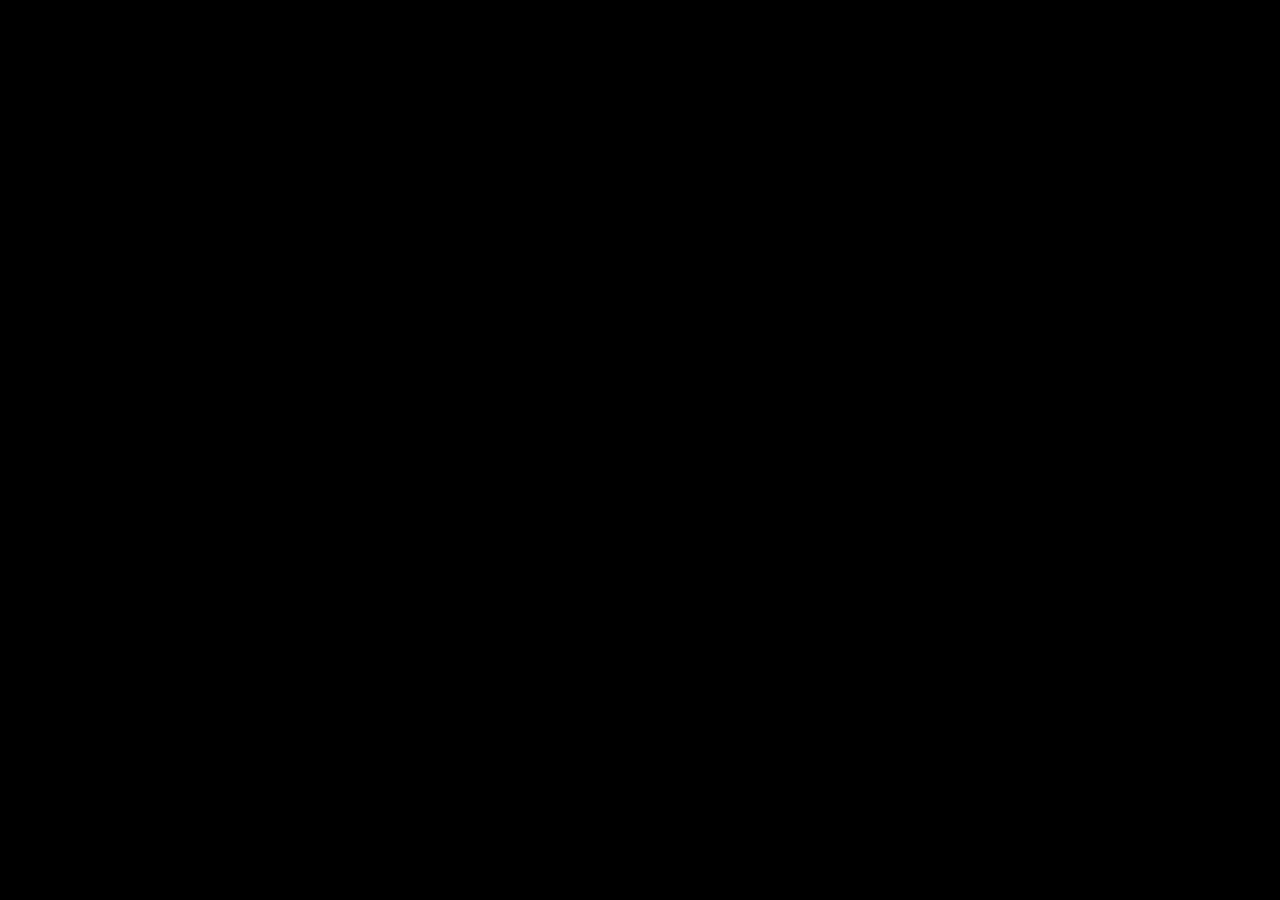
==== index.html @ dd2248a5 "finisz" ====
<!doctype html><html lang="en"><head><meta charset="utf-8"/><link rel="icon" href="/favicon.ico"/><meta name="viewport" content="width=device-width,initial-scale=1"/><meta name="theme-color" content="#000000"/><meta name="description" content="Web site created using create-react-app"/><link rel="preconnect" href="https://fonts.googleapis.com"><link rel="preconnect" href="https://fonts.gstatic.com" crossorigin><link href="https://fonts.googleapis.com/css2?family=Montserrat&family=Source+Sans+Pro:wght@300&display=swap" rel="stylesheet"><link rel="apple-touch-icon" href="/logo192.png"/><link rel="manifest" href="/manifest.json"/><title>React Demo</title><link href="/static/css/main.0372cbd3.chunk.css" rel="stylesheet"></head><body><noscript>You need to enable JavaScript to run this app.</noscript><div id="root"></div><script>!function(e){function r(r){for(var n,l,a=r[0],f=r[1],i=r[2],p=0,s=[];p<a.length;p++)l=a[p],Object.prototype.hasOwnProperty.call(o,l)&&o[l]&&s.push(o[l][0]),o[l]=0;for(n in f)Object.prototype.hasOwnProperty.call(f,n)&&(e[n]=f[n]);for(c&&c(r);s.length;)s.shift()();return u.push.apply(u,i||[]),t()}function t(){for(var e,r=0;r<u.length;r++){for(var t=u[r],n=!0,a=1;a<t.length;a++){var f=t[a];0!==o[f]&&(n=!1)}n&&(u.splice(r--,1),e=l(l.s=t[0]))}return e}var n={},o={1:0},u=[];function l(r){if(n[r])return n[r].exports;var t=n[r]={i:r,l:!1,exports:{}};return e[r].call(t.exports,t,t.exports,l),t.l=!0,t.exports}l.m=e,l.c=n,l.d=function(e,r,t){l.o(e,r)||Object.defineProperty(e,r,{enumerable:!0,get:t})},l.r=function(e){"undefined"!=typeof Symbol&&Symbol.toStringTag&&Object.defineProperty(e,Symbol.toStringTag,{value:"Module"}),Object.defineProperty(e,"__esModule",{value:!0})},l.t=function(e,r){if(1&r&&(e=l(e)),8&r)return e;if(4&r&&"object"==typeof e&&e&&e.__esModule)return e;var t=Object.create(null);if(l.r(t),Object.defineProperty(t,"default",{enumerable:!0,value:e}),2&r&&"string"!=typeof e)for(var n in e)l.d(t,n,function(r){return e[r]}.bind(null,n));return t},l.n=function(e){var r=e&&e.__esModule?function(){return e.default}:function(){return e};return l.d(r,"a",r),r},l.o=function(e,r){return Object.prototype.hasOwnProperty.call(e,r)},l.p="/";var a=this["webpackJsonpdemo-react"]=this["webpackJsonpdemo-react"]||[],f=a.push.bind(a);a.push=r,a=a.slice();for(var i=0;i<a.length;i++)r(a[i]);var c=f;t()}([])</script><script src="/static/js/2.ac57d499.chunk.js"></script><script src="/static/js/main.ae72561b.chunk.js"></script></body></html>
---- static/css/main.0372cbd3.chunk.css ----
:root{--card-min-height:500px;--triangle-height:6vw;--card-gap:15vw;--card-image-size:276px;--personal-image-size:300px;--card-hpadding:2em;--icon-size:50px}body{margin:0;padding:0;background:#000;color:#fff;font-family:"Source Sans Pro",sans-serif}hr{height:1px;background-color:#fff;border:none}.link-button,h1,h2,h3,h4,h5{font-family:"Montserrat",sans-serif}p{font-size:1.1em}@media(max-width:1000px){body{--card-gap:8vw;--card-image-size:220px}}@media(max-width:700px){body{--card-min-height:600px;--card-image-size:150px;--card-hpadding:2em;--personal-image-size:200px}}#background{position:fixed;left:0;top:0;width:100vw;height:100vh;background-image:url(/static/media/background.bab01f92.jpg);background-attachment:fixed;background-size:cover;background-repeat:no-repeat;background-position:50%;-webkit-filter:grayscale(50%);filter:grayscale(50%);opacity:.5;z-index:-1}.icons-container{text-align:center;margin:0 auto 5em}.icon{width:var(--icon-size);height:var(--icon-size);border-radius:30%;border:2px solid #fff;padding:.5em;margin:0 2.5em}@media(max-width:700px){.icons-container{display:flex;justify-content:space-around;flex-wrap:wrap}.icon{margin:0 .5em}}.title{padding:20vw 10vw 20vh;background:linear-gradient(180deg,rgba(254,186,173,0),rgba(254,186,173,.2))}.triangle-up{top:calc(var(--triangle-height)*-1);-webkit-transform:translateY(1px);transform:translateY(1px)}.triangle-bottom,.triangle-up{position:absolute;left:0;right:0;width:100vw;height:var(--triangle-height)}.triangle-bottom{bottom:calc(var(--triangle-height)*-1);z-index:10;-webkit-transform:translateY(-1px);transform:translateY(-1px)}.triangle-fill{fill:var(--card-bg)}.link-button{display:inline-block;position:relative}.link-button:before{display:block;content:"";position:absolute;left:0;top:0;width:0;bottom:0;transition:width .35s ease-out;pointer-events:none}.card1 .link-button:before{background:rgba(250,128,114,.4)}.card2 .link-button:before{background:rgba(109,69,62,.4)}.card3 .link-button:before{background:rgba(64,53,49,.4)}.card4 .link-button:before{background:rgba(90,88,88,.4)}.link-button:hover:before{width:100%}.link-button a{position:relative;display:block;color:inherit;padding:8px;z-index:1000}.icon-email{height:1.2em;margin-right:1em}.card-image,.email{display:flex;align-items:center}.card-image{margin-right:var(--card-gap)}.card-image img{width:var(--card-image-size);height:var(--card-image-size);margin:0 auto;opacity:.9;transition:opacity .2s linear,-webkit-transform .2s ease-out;transition:opacity .2s linear,transform .2s ease-out;transition:opacity .2s linear,transform .2s ease-out,-webkit-transform .2s ease-out}.card-image img:hover{opacity:1;-webkit-transform:scale(1.1);transform:scale(1.1)}.rounded{object-fit:cover;border-radius:50%}.card{position:relative;background:var(--card-bg);margin:0;padding:0 0 var(--triangle-height);display:flex;align-items:center;min-height:var(--card-min-height)}.card1{--card-bg:#ad847d}.card2{--card-bg:#856a64}.card3{--card-bg:#5c4f4c}.card4{--card-bg:#343434}.last-card{padding-bottom:0}.card-content{margin-left:10vw;margin-right:10vw;display:flex;width:100%;box-sizing:border-box;padding:var(--card-hpadding) 0}.card-text{flex:1 1}@media(max-width:700px){.card-content{flex-direction:column;min-height:var(--card-min-height)}.card-image{display:flex;flex:3 1;margin:0 0 2em}.card-text{flex:2 1}.card-image img{width:140px;height:140px}}.card-rtl .email{justify-content:end}.card-rtl .card-content{flex-direction:row-reverse}.card-rtl .card-image{margin-left:var(--card-gap);margin-right:0}.card-rtl .card-content{text-align:right}@media(max-width:700px){.card-rtl .card-content{flex-direction:column;min-height:var(--card-min-height)}.card-rtl .email{justify-content:start}.card-rtl .card-content{text-align:left}.card-rtl .card-image{margin-left:0;margin-right:0}}#footer{padding-top:12vw;padding-left:10vw;padding-right:10vw;color:#737373;background:linear-gradient(180deg,transparent,rgba(0,0,0,.8))}.footer-container{display:flex;flex-wrap:wrap;flex-direction:row;justify-content:center;vertical-align:center;padding-bottom:2em}#footer h5{margin:0 0 0 1em}#footer h5:after{content:"|";margin-left:1vw}#footer h5:last-child:after{content:""}#footer hr{margin-bottom:2em;border:none;background:#737373;height:1px}.photo-container{text-align:center;margin-bottom:4vw}.photo-container .rounded{border:2px solid}.photo-container img{width:var(--personal-image-size);height:var(--personal-image-size)}.title.personal{padding-top:9vw;padding-bottom:9vw}.gallery{margin-top:5em;margin-bottom:5em}.proj-content{margin-top:2em;margin-left:10vw;margin-right:10vw;text-align:center;flex:1 1}
/*# sourceMappingURL=main.0372cbd3.chunk.css.map */
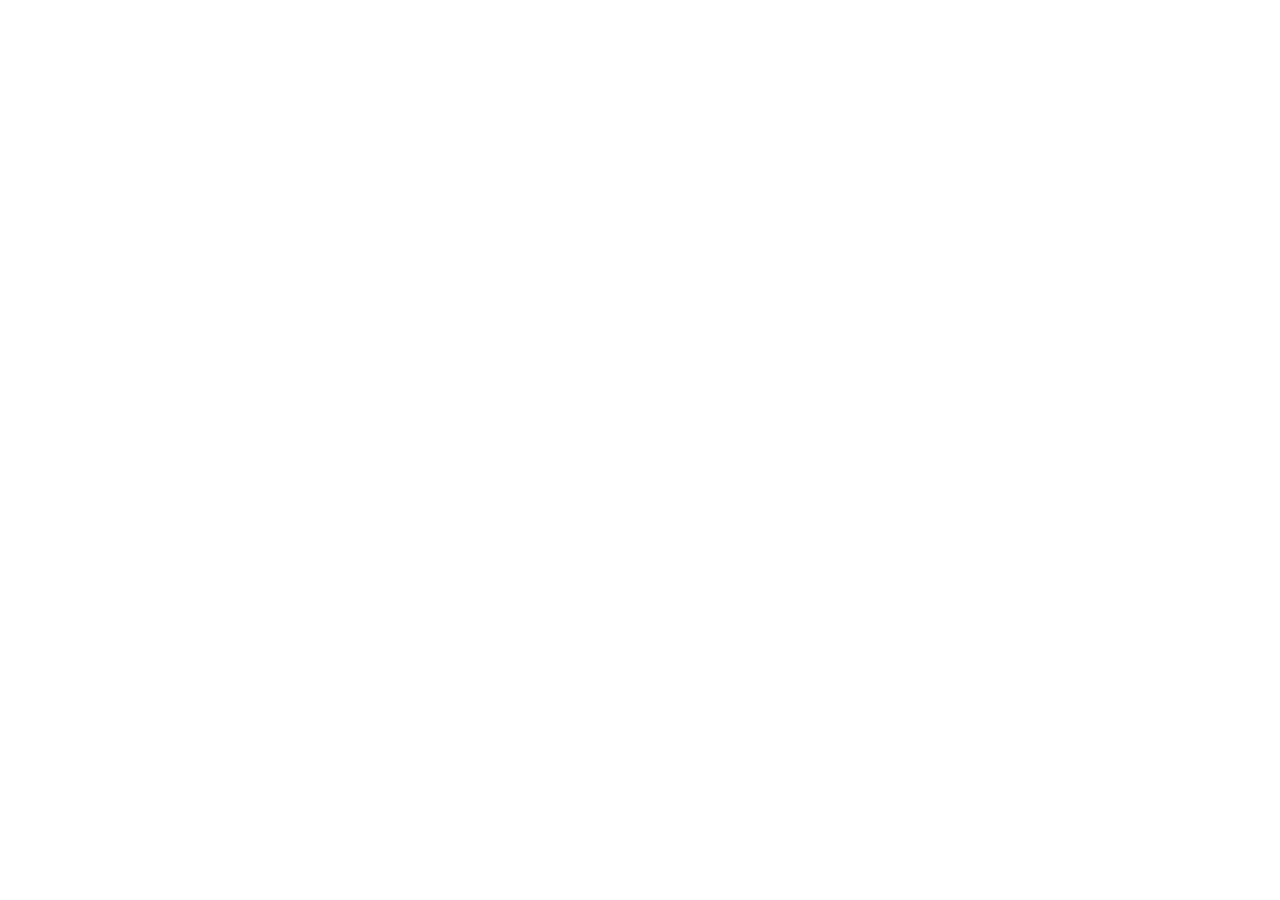
==== commit 5edc69f8: "strona" ====
--- a/index.html
+++ b/index.html
@@ -1 +1 @@
-<!doctype html><html lang="en"><head><meta charset="utf-8"/><link rel="icon" href="/favicon.ico"/><meta name="viewport" content="width=device-width,initial-scale=1"/><meta name="theme-color" content="#000000"/><meta name="description" content="Web site created using create-react-app"/><link rel="preconnect" href="https://fonts.googleapis.com"><link rel="preconnect" href="https://fonts.gstatic.com" crossorigin><link href="https://fonts.googleapis.com/css2?family=Montserrat&family=Source+Sans+Pro:wght@300&display=swap" rel="stylesheet"><link rel="apple-touch-icon" href="/logo192.png"/><link rel="manifest" href="/manifest.json"/><title>React Demo</title><link href="/static/css/main.0372cbd3.chunk.css" rel="stylesheet"></head><body><noscript>You need to enable JavaScript to run this app.</noscript><div id="root"></div><script>!function(e){function r(r){for(var n,l,a=r[0],f=r[1],i=r[2],p=0,s=[];p<a.length;p++)l=a[p],Object.prototype.hasOwnProperty.call(o,l)&&o[l]&&s.push(o[l][0]),o[l]=0;for(n in f)Object.prototype.hasOwnProperty.call(f,n)&&(e[n]=f[n]);for(c&&c(r);s.length;)s.shift()();return u.push.apply(u,i||[]),t()}function t(){for(var e,r=0;r<u.length;r++){for(var t=u[r],n=!0,a=1;a<t.length;a++){var f=t[a];0!==o[f]&&(n=!1)}n&&(u.splice(r--,1),e=l(l.s=t[0]))}return e}var n={},o={1:0},u=[];function l(r){if(n[r])return n[r].exports;var t=n[r]={i:r,l:!1,exports:{}};return e[r].call(t.exports,t,t.exports,l),t.l=!0,t.exports}l.m=e,l.c=n,l.d=function(e,r,t){l.o(e,r)||Object.defineProperty(e,r,{enumerable:!0,get:t})},l.r=function(e){"undefined"!=typeof Symbol&&Symbol.toStringTag&&Object.defineProperty(e,Symbol.toStringTag,{value:"Module"}),Object.defineProperty(e,"__esModule",{value:!0})},l.t=function(e,r){if(1&r&&(e=l(e)),8&r)return e;if(4&r&&"object"==typeof e&&e&&e.__esModule)return e;var t=Object.create(null);if(l.r(t),Object.defineProperty(t,"default",{enumerable:!0,value:e}),2&r&&"string"!=typeof e)for(var n in e)l.d(t,n,function(r){return e[r]}.bind(null,n));return t},l.n=function(e){var r=e&&e.__esModule?function(){return e.default}:function(){return e};return l.d(r,"a",r),r},l.o=function(e,r){return Object.prototype.hasOwnProperty.call(e,r)},l.p="/";var a=this["webpackJsonpdemo-react"]=this["webpackJsonpdemo-react"]||[],f=a.push.bind(a);a.push=r,a=a.slice();for(var i=0;i<a.length;i++)r(a[i]);var c=f;t()}([])</script><script src="/static/js/2.ac57d499.chunk.js"></script><script src="/static/js/main.ae72561b.chunk.js"></script></body></html>+<!doctype html><html lang="en"><head><meta charset="utf-8"/><link rel="icon" href="/favicon.ico"/><meta name="viewport" content="width=device-width,initial-scale=1"/><meta name="theme-color" content="#000000"/><meta name="description" content="Web site created using create-react-app"/><link rel="apple-touch-icon" href="/logo192.png"/><link rel="manifest" href="/manifest.json"/><title>React App</title><link href="/static/css/main.4f455833.chunk.css" rel="stylesheet"></head><body><noscript>You need to enable JavaScript to run this app.</noscript><div id="root"></div><script>!function(e){function r(r){for(var n,p,l=r[0],f=r[1],i=r[2],c=0,s=[];c<l.length;c++)p=l[c],Object.prototype.hasOwnProperty.call(o,p)&&o[p]&&s.push(o[p][0]),o[p]=0;for(n in f)Object.prototype.hasOwnProperty.call(f,n)&&(e[n]=f[n]);for(a&&a(r);s.length;)s.shift()();return u.push.apply(u,i||[]),t()}function t(){for(var e,r=0;r<u.length;r++){for(var t=u[r],n=!0,l=1;l<t.length;l++){var f=t[l];0!==o[f]&&(n=!1)}n&&(u.splice(r--,1),e=p(p.s=t[0]))}return e}var n={},o={1:0},u=[];function p(r){if(n[r])return n[r].exports;var t=n[r]={i:r,l:!1,exports:{}};return e[r].call(t.exports,t,t.exports,p),t.l=!0,t.exports}p.m=e,p.c=n,p.d=function(e,r,t){p.o(e,r)||Object.defineProperty(e,r,{enumerable:!0,get:t})},p.r=function(e){"undefined"!=typeof Symbol&&Symbol.toStringTag&&Object.defineProperty(e,Symbol.toStringTag,{value:"Module"}),Object.defineProperty(e,"__esModule",{value:!0})},p.t=function(e,r){if(1&r&&(e=p(e)),8&r)return e;if(4&r&&"object"==typeof e&&e&&e.__esModule)return e;var t=Object.create(null);if(p.r(t),Object.defineProperty(t,"default",{enumerable:!0,value:e}),2&r&&"string"!=typeof e)for(var n in e)p.d(t,n,function(r){return e[r]}.bind(null,n));return t},p.n=function(e){var r=e&&e.__esModule?function(){return e.default}:function(){return e};return p.d(r,"a",r),r},p.o=function(e,r){return Object.prototype.hasOwnProperty.call(e,r)},p.p="/";var l=this.webpackJsonpzpp=this.webpackJsonpzpp||[],f=l.push.bind(l);l.push=r,l=l.slice();for(var i=0;i<l.length;i++)r(l[i]);var a=f;t()}([])</script><script src="/static/js/2.62c3c081.chunk.js"></script><script src="/static/js/main.53384026.chunk.js"></script></body></html>
--- a/static/css/main.4f455833.chunk.css
+++ b/static/css/main.4f455833.chunk.css
@@ -0,0 +1,2 @@
+:root{--base-color:#414152;--pale-base-color:#8a7d74;--accent-color:#ff7247;--satisfied-clients:#ad9382;--hover-color:#ff7247;--black:#000;--white:#fff;--line-color:#ebe4e0;--light-arrow-color:linear-gradient(0deg,#fbfbfb,#fbfbfb),linear-gradient(234.71deg,hsla(0,0%,100%,0.45) 20.3%,hsla(0,0%,100%,0) 93.43%);--main-padding:80px;--main-mobile-padding:20px;--relative-box-margin-bottom-mobile:47px;--relative-box-margin-top-mobile:33px;--left-container-top:162px;--right-container-top:66px;--photographer-top:80px;--photographer-top-mobile:120px;--biggest-arrow-top:280px;--biggest-arrow-width:524px;--biggest-arrow-width-mobile:255px;--biggest-arrow-right-900:-180px;--biggest-arrow-top-900:50px;--biggest-arrow-right-mobile:-90px;--biggest-arrow-top-mobile:50px;--logo-width:150px;--logo-mobile-width:166px;--logo-margin:66px;--logo-margin-mobile:30px;--logo-margin-top:45px;--photographer-width:779px;--photographer-margin-right:10px;--photographer-width-mobile:90vw;--button-width:208px;--button-height:60px}body{background:linear-gradient(122.28deg,#f3f3f3 3.41%,#f4f4f4 43.82%,#f0f0f0 66.79%,#dbdbdb 99.86%) no-repeat 50%;margin:0;padding:0}body,html{overflow-x:hidden}
+/*# sourceMappingURL=main.4f455833.chunk.css.map */
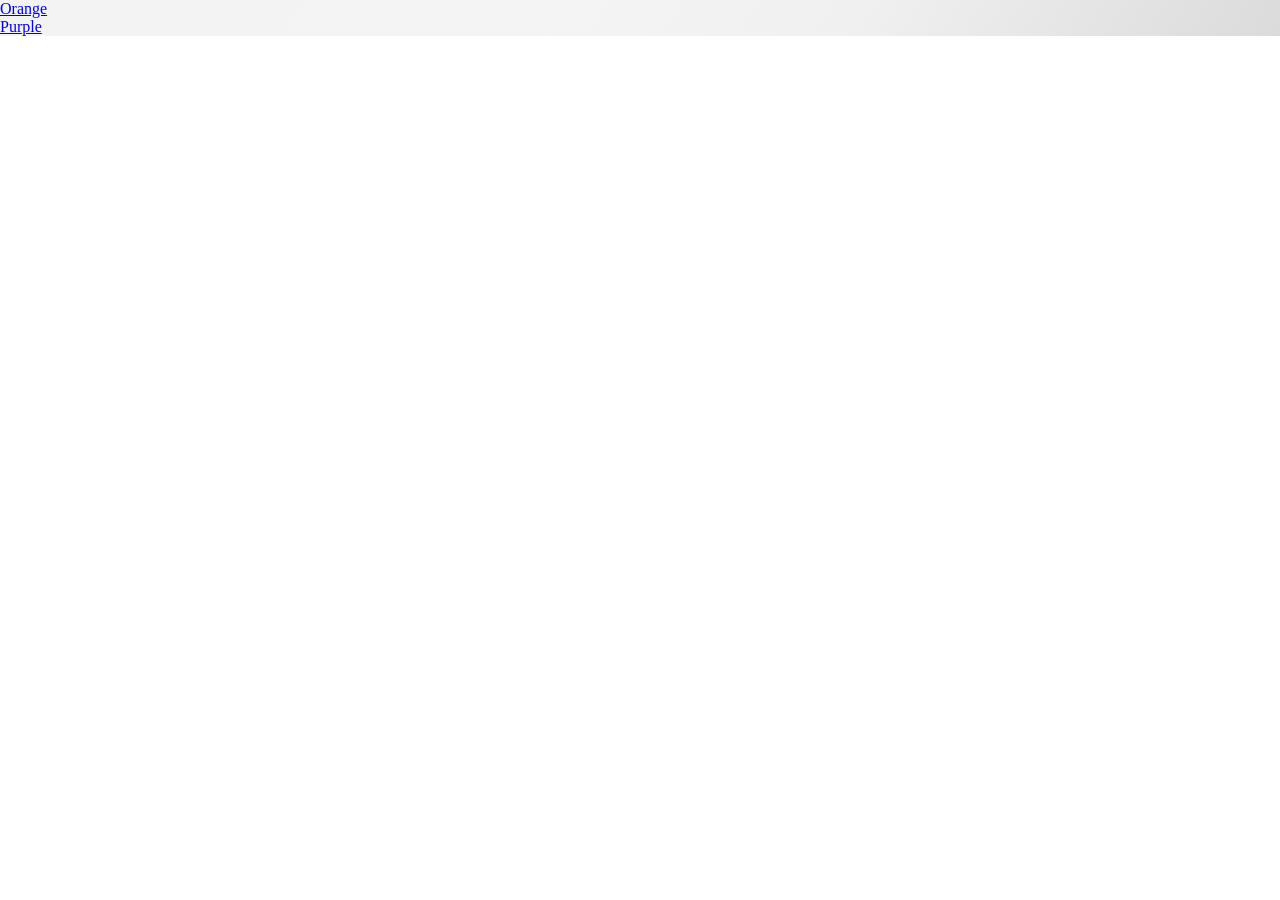
==== commit 47f3362b: "strona" ====
--- a/index.html
+++ b/index.html
@@ -1 +1 @@
-<!doctype html><html lang="en"><head><meta charset="utf-8"/><link rel="icon" href="/favicon.ico"/><meta name="viewport" content="width=device-width,initial-scale=1"/><meta name="theme-color" content="#000000"/><meta name="description" content="Web site created using create-react-app"/><link rel="apple-touch-icon" href="/logo192.png"/><link rel="manifest" href="/manifest.json"/><title>React App</title><link href="/static/css/main.4f455833.chunk.css" rel="stylesheet"></head><body><noscript>You need to enable JavaScript to run this app.</noscript><div id="root"></div><script>!function(e){function r(r){for(var n,p,l=r[0],f=r[1],i=r[2],c=0,s=[];c<l.length;c++)p=l[c],Object.prototype.hasOwnProperty.call(o,p)&&o[p]&&s.push(o[p][0]),o[p]=0;for(n in f)Object.prototype.hasOwnProperty.call(f,n)&&(e[n]=f[n]);for(a&&a(r);s.length;)s.shift()();return u.push.apply(u,i||[]),t()}function t(){for(var e,r=0;r<u.length;r++){for(var t=u[r],n=!0,l=1;l<t.length;l++){var f=t[l];0!==o[f]&&(n=!1)}n&&(u.splice(r--,1),e=p(p.s=t[0]))}return e}var n={},o={1:0},u=[];function p(r){if(n[r])return n[r].exports;var t=n[r]={i:r,l:!1,exports:{}};return e[r].call(t.exports,t,t.exports,p),t.l=!0,t.exports}p.m=e,p.c=n,p.d=function(e,r,t){p.o(e,r)||Object.defineProperty(e,r,{enumerable:!0,get:t})},p.r=function(e){"undefined"!=typeof Symbol&&Symbol.toStringTag&&Object.defineProperty(e,Symbol.toStringTag,{value:"Module"}),Object.defineProperty(e,"__esModule",{value:!0})},p.t=function(e,r){if(1&r&&(e=p(e)),8&r)return e;if(4&r&&"object"==typeof e&&e&&e.__esModule)return e;var t=Object.create(null);if(p.r(t),Object.defineProperty(t,"default",{enumerable:!0,value:e}),2&r&&"string"!=typeof e)for(var n in e)p.d(t,n,function(r){return e[r]}.bind(null,n));return t},p.n=function(e){var r=e&&e.__esModule?function(){return e.default}:function(){return e};return p.d(r,"a",r),r},p.o=function(e,r){return Object.prototype.hasOwnProperty.call(e,r)},p.p="/";var l=this.webpackJsonpzpp=this.webpackJsonpzpp||[],f=l.push.bind(l);l.push=r,l=l.slice();for(var i=0;i<l.length;i++)r(l[i]);var a=f;t()}([])</script><script src="/static/js/2.62c3c081.chunk.js"></script><script src="/static/js/main.53384026.chunk.js"></script></body></html>+<!doctype html><html lang="en"><head><meta charset="utf-8"/><link rel="icon" href="/favicon.ico"/><meta name="viewport" content="width=device-width,initial-scale=1"/><meta name="theme-color" content="#000000"/><meta name="description" content="Web site created using create-react-app"/><link rel="apple-touch-icon" href="/logo192.png"/><link rel="manifest" href="/manifest.json"/><title>React App</title><link href="/static/css/main.4f455833.chunk.css" rel="stylesheet"></head><body><noscript>You need to enable JavaScript to run this app.</noscript><div id="root"></div><script>!function(e){function r(r){for(var n,p,l=r[0],f=r[1],i=r[2],c=0,s=[];c<l.length;c++)p=l[c],Object.prototype.hasOwnProperty.call(o,p)&&o[p]&&s.push(o[p][0]),o[p]=0;for(n in f)Object.prototype.hasOwnProperty.call(f,n)&&(e[n]=f[n]);for(a&&a(r);s.length;)s.shift()();return u.push.apply(u,i||[]),t()}function t(){for(var e,r=0;r<u.length;r++){for(var t=u[r],n=!0,l=1;l<t.length;l++){var f=t[l];0!==o[f]&&(n=!1)}n&&(u.splice(r--,1),e=p(p.s=t[0]))}return e}var n={},o={1:0},u=[];function p(r){if(n[r])return n[r].exports;var t=n[r]={i:r,l:!1,exports:{}};return e[r].call(t.exports,t,t.exports,p),t.l=!0,t.exports}p.m=e,p.c=n,p.d=function(e,r,t){p.o(e,r)||Object.defineProperty(e,r,{enumerable:!0,get:t})},p.r=function(e){"undefined"!=typeof Symbol&&Symbol.toStringTag&&Object.defineProperty(e,Symbol.toStringTag,{value:"Module"}),Object.defineProperty(e,"__esModule",{value:!0})},p.t=function(e,r){if(1&r&&(e=p(e)),8&r)return e;if(4&r&&"object"==typeof e&&e&&e.__esModule)return e;var t=Object.create(null);if(p.r(t),Object.defineProperty(t,"default",{enumerable:!0,value:e}),2&r&&"string"!=typeof e)for(var n in e)p.d(t,n,function(r){return e[r]}.bind(null,n));return t},p.n=function(e){var r=e&&e.__esModule?function(){return e.default}:function(){return e};return p.d(r,"a",r),r},p.o=function(e,r){return Object.prototype.hasOwnProperty.call(e,r)},p.p="/";var l=this.webpackJsonpzpp=this.webpackJsonpzpp||[],f=l.push.bind(l);l.push=r,l=l.slice();for(var i=0;i<l.length;i++)r(l[i]);var a=f;t()}([])</script><script src="/static/js/2.62c3c081.chunk.js"></script><script src="/static/js/main.c5d986f1.chunk.js"></script></body></html>
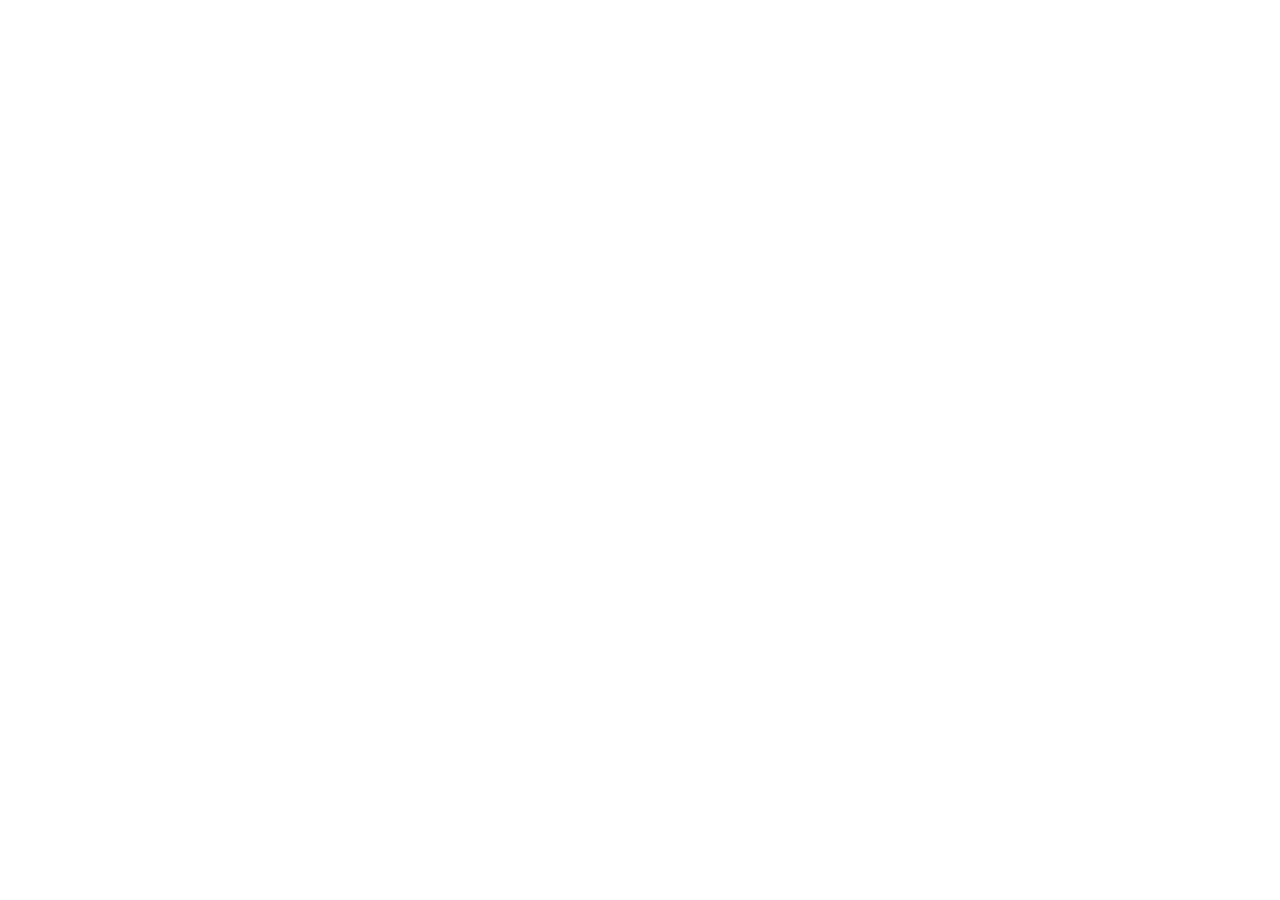
==== commit 49099e1e: "v2" ====
--- a/index.html
+++ b/index.html
@@ -1 +1 @@
-<!doctype html><html lang="en"><head><meta charset="utf-8"/><link rel="icon" href="/favicon.ico"/><meta name="viewport" content="width=device-width,initial-scale=1"/><meta name="theme-color" content="#000000"/><meta name="description" content="Web site created using create-react-app"/><link rel="apple-touch-icon" href="/logo192.png"/><link rel="manifest" href="/manifest.json"/><title>React App</title><link href="/static/css/main.4f455833.chunk.css" rel="stylesheet"></head><body><noscript>You need to enable JavaScript to run this app.</noscript><div id="root"></div><script>!function(e){function r(r){for(var n,p,l=r[0],f=r[1],i=r[2],c=0,s=[];c<l.length;c++)p=l[c],Object.prototype.hasOwnProperty.call(o,p)&&o[p]&&s.push(o[p][0]),o[p]=0;for(n in f)Object.prototype.hasOwnProperty.call(f,n)&&(e[n]=f[n]);for(a&&a(r);s.length;)s.shift()();return u.push.apply(u,i||[]),t()}function t(){for(var e,r=0;r<u.length;r++){for(var t=u[r],n=!0,l=1;l<t.length;l++){var f=t[l];0!==o[f]&&(n=!1)}n&&(u.splice(r--,1),e=p(p.s=t[0]))}return e}var n={},o={1:0},u=[];function p(r){if(n[r])return n[r].exports;var t=n[r]={i:r,l:!1,exports:{}};return e[r].call(t.exports,t,t.exports,p),t.l=!0,t.exports}p.m=e,p.c=n,p.d=function(e,r,t){p.o(e,r)||Object.defineProperty(e,r,{enumerable:!0,get:t})},p.r=function(e){"undefined"!=typeof Symbol&&Symbol.toStringTag&&Object.defineProperty(e,Symbol.toStringTag,{value:"Module"}),Object.defineProperty(e,"__esModule",{value:!0})},p.t=function(e,r){if(1&r&&(e=p(e)),8&r)return e;if(4&r&&"object"==typeof e&&e&&e.__esModule)return e;var t=Object.create(null);if(p.r(t),Object.defineProperty(t,"default",{enumerable:!0,value:e}),2&r&&"string"!=typeof e)for(var n in e)p.d(t,n,function(r){return e[r]}.bind(null,n));return t},p.n=function(e){var r=e&&e.__esModule?function(){return e.default}:function(){return e};return p.d(r,"a",r),r},p.o=function(e,r){return Object.prototype.hasOwnProperty.call(e,r)},p.p="/";var l=this.webpackJsonpzpp=this.webpackJsonpzpp||[],f=l.push.bind(l);l.push=r,l=l.slice();for(var i=0;i<l.length;i++)r(l[i]);var a=f;t()}([])</script><script src="/static/js/2.62c3c081.chunk.js"></script><script src="/static/js/main.c5d986f1.chunk.js"></script></body></html>+<!doctype html><html lang="en"><head><meta charset="utf-8"/><link rel="icon" href="/favicon.ico"/><meta name="viewport" content="width=device-width,initial-scale=1"/><meta name="theme-color" content="#000000"/><meta name="description" content="Web site created using create-react-app"/><link rel="apple-touch-icon" href="/logo192.png"/><link rel="manifest" href="/manifest.json"/><title>React App</title></head><body><noscript>You need to enable JavaScript to run this app.</noscript><div id="root"></div><script>!function(e){function r(r){for(var n,p,l=r[0],f=r[1],i=r[2],c=0,s=[];c<l.length;c++)p=l[c],Object.prototype.hasOwnProperty.call(o,p)&&o[p]&&s.push(o[p][0]),o[p]=0;for(n in f)Object.prototype.hasOwnProperty.call(f,n)&&(e[n]=f[n]);for(a&&a(r);s.length;)s.shift()();return u.push.apply(u,i||[]),t()}function t(){for(var e,r=0;r<u.length;r++){for(var t=u[r],n=!0,l=1;l<t.length;l++){var f=t[l];0!==o[f]&&(n=!1)}n&&(u.splice(r--,1),e=p(p.s=t[0]))}return e}var n={},o={1:0},u=[];function p(r){if(n[r])return n[r].exports;var t=n[r]={i:r,l:!1,exports:{}};return e[r].call(t.exports,t,t.exports,p),t.l=!0,t.exports}p.m=e,p.c=n,p.d=function(e,r,t){p.o(e,r)||Object.defineProperty(e,r,{enumerable:!0,get:t})},p.r=function(e){"undefined"!=typeof Symbol&&Symbol.toStringTag&&Object.defineProperty(e,Symbol.toStringTag,{value:"Module"}),Object.defineProperty(e,"__esModule",{value:!0})},p.t=function(e,r){if(1&r&&(e=p(e)),8&r)return e;if(4&r&&"object"==typeof e&&e&&e.__esModule)return e;var t=Object.create(null);if(p.r(t),Object.defineProperty(t,"default",{enumerable:!0,value:e}),2&r&&"string"!=typeof e)for(var n in e)p.d(t,n,function(r){return e[r]}.bind(null,n));return t},p.n=function(e){var r=e&&e.__esModule?function(){return e.default}:function(){return e};return p.d(r,"a",r),r},p.o=function(e,r){return Object.prototype.hasOwnProperty.call(e,r)},p.p="/";var l=this.webpackJsonpzpp=this.webpackJsonpzpp||[],f=l.push.bind(l);l.push=r,l=l.slice();for(var i=0;i<l.length;i++)r(l[i]);var a=f;t()}([])</script><script src="/static/js/2.9095a9d9.chunk.js"></script><script src="/static/js/main.f6fe095c.chunk.js"></script></body></html>
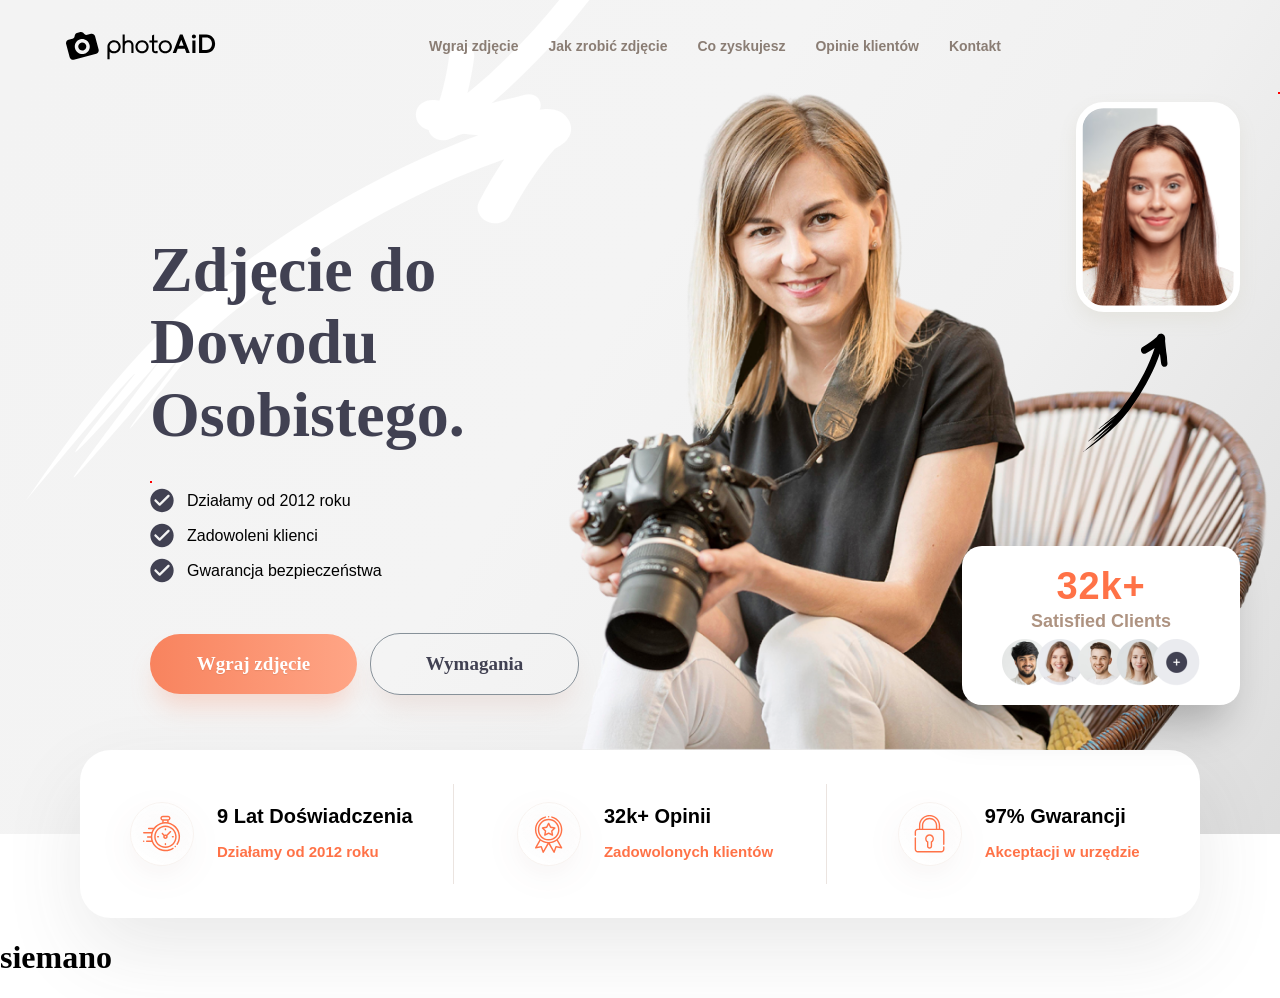
==== commit 5f5c86ea: "v2" ====
--- a/index.html
+++ b/index.html
@@ -1 +1 @@
-<!doctype html><html lang="en"><head><meta charset="utf-8"/><link rel="icon" href="/favicon.ico"/><meta name="viewport" content="width=device-width,initial-scale=1"/><meta name="theme-color" content="#000000"/><meta name="description" content="Web site created using create-react-app"/><link rel="apple-touch-icon" href="/logo192.png"/><link rel="manifest" href="/manifest.json"/><title>React App</title></head><body><noscript>You need to enable JavaScript to run this app.</noscript><div id="root"></div><script>!function(e){function r(r){for(var n,p,l=r[0],f=r[1],i=r[2],c=0,s=[];c<l.length;c++)p=l[c],Object.prototype.hasOwnProperty.call(o,p)&&o[p]&&s.push(o[p][0]),o[p]=0;for(n in f)Object.prototype.hasOwnProperty.call(f,n)&&(e[n]=f[n]);for(a&&a(r);s.length;)s.shift()();return u.push.apply(u,i||[]),t()}function t(){for(var e,r=0;r<u.length;r++){for(var t=u[r],n=!0,l=1;l<t.length;l++){var f=t[l];0!==o[f]&&(n=!1)}n&&(u.splice(r--,1),e=p(p.s=t[0]))}return e}var n={},o={1:0},u=[];function p(r){if(n[r])return n[r].exports;var t=n[r]={i:r,l:!1,exports:{}};return e[r].call(t.exports,t,t.exports,p),t.l=!0,t.exports}p.m=e,p.c=n,p.d=function(e,r,t){p.o(e,r)||Object.defineProperty(e,r,{enumerable:!0,get:t})},p.r=function(e){"undefined"!=typeof Symbol&&Symbol.toStringTag&&Object.defineProperty(e,Symbol.toStringTag,{value:"Module"}),Object.defineProperty(e,"__esModule",{value:!0})},p.t=function(e,r){if(1&r&&(e=p(e)),8&r)return e;if(4&r&&"object"==typeof e&&e&&e.__esModule)return e;var t=Object.create(null);if(p.r(t),Object.defineProperty(t,"default",{enumerable:!0,value:e}),2&r&&"string"!=typeof e)for(var n in e)p.d(t,n,function(r){return e[r]}.bind(null,n));return t},p.n=function(e){var r=e&&e.__esModule?function(){return e.default}:function(){return e};return p.d(r,"a",r),r},p.o=function(e,r){return Object.prototype.hasOwnProperty.call(e,r)},p.p="/";var l=this.webpackJsonpzpp=this.webpackJsonpzpp||[],f=l.push.bind(l);l.push=r,l=l.slice();for(var i=0;i<l.length;i++)r(l[i]);var a=f;t()}([])</script><script src="/static/js/2.9095a9d9.chunk.js"></script><script src="/static/js/main.f6fe095c.chunk.js"></script></body></html>+<!doctype html><html lang="en"><head><meta charset="utf-8"/><link rel="icon" href="/favicon.ico"/><meta name="viewport" content="width=device-width,initial-scale=1"/><meta name="theme-color" content="#000000"/><meta name="description" content="Web site created using create-react-app"/><link rel="apple-touch-icon" href="/logo192.png"/><link rel="manifest" href="/manifest.json"/><title>React App</title></head><body><noscript>You need to enable JavaScript to run this app.</noscript><div id="root"></div><script>!function(e){function r(r){for(var n,p,l=r[0],f=r[1],i=r[2],c=0,s=[];c<l.length;c++)p=l[c],Object.prototype.hasOwnProperty.call(o,p)&&o[p]&&s.push(o[p][0]),o[p]=0;for(n in f)Object.prototype.hasOwnProperty.call(f,n)&&(e[n]=f[n]);for(a&&a(r);s.length;)s.shift()();return u.push.apply(u,i||[]),t()}function t(){for(var e,r=0;r<u.length;r++){for(var t=u[r],n=!0,l=1;l<t.length;l++){var f=t[l];0!==o[f]&&(n=!1)}n&&(u.splice(r--,1),e=p(p.s=t[0]))}return e}var n={},o={1:0},u=[];function p(r){if(n[r])return n[r].exports;var t=n[r]={i:r,l:!1,exports:{}};return e[r].call(t.exports,t,t.exports,p),t.l=!0,t.exports}p.m=e,p.c=n,p.d=function(e,r,t){p.o(e,r)||Object.defineProperty(e,r,{enumerable:!0,get:t})},p.r=function(e){"undefined"!=typeof Symbol&&Symbol.toStringTag&&Object.defineProperty(e,Symbol.toStringTag,{value:"Module"}),Object.defineProperty(e,"__esModule",{value:!0})},p.t=function(e,r){if(1&r&&(e=p(e)),8&r)return e;if(4&r&&"object"==typeof e&&e&&e.__esModule)return e;var t=Object.create(null);if(p.r(t),Object.defineProperty(t,"default",{enumerable:!0,value:e}),2&r&&"string"!=typeof e)for(var n in e)p.d(t,n,function(r){return e[r]}.bind(null,n));return t},p.n=function(e){var r=e&&e.__esModule?function(){return e.default}:function(){return e};return p.d(r,"a",r),r},p.o=function(e,r){return Object.prototype.hasOwnProperty.call(e,r)},p.p="/";var l=this.webpackJsonpzpp=this.webpackJsonpzpp||[],f=l.push.bind(l);l.push=r,l=l.slice();for(var i=0;i<l.length;i++)r(l[i]);var a=f;t()}([])</script><script src="/static/js/2.f52879f2.chunk.js"></script><script src="/static/js/main.475d4f2a.chunk.js"></script></body></html>
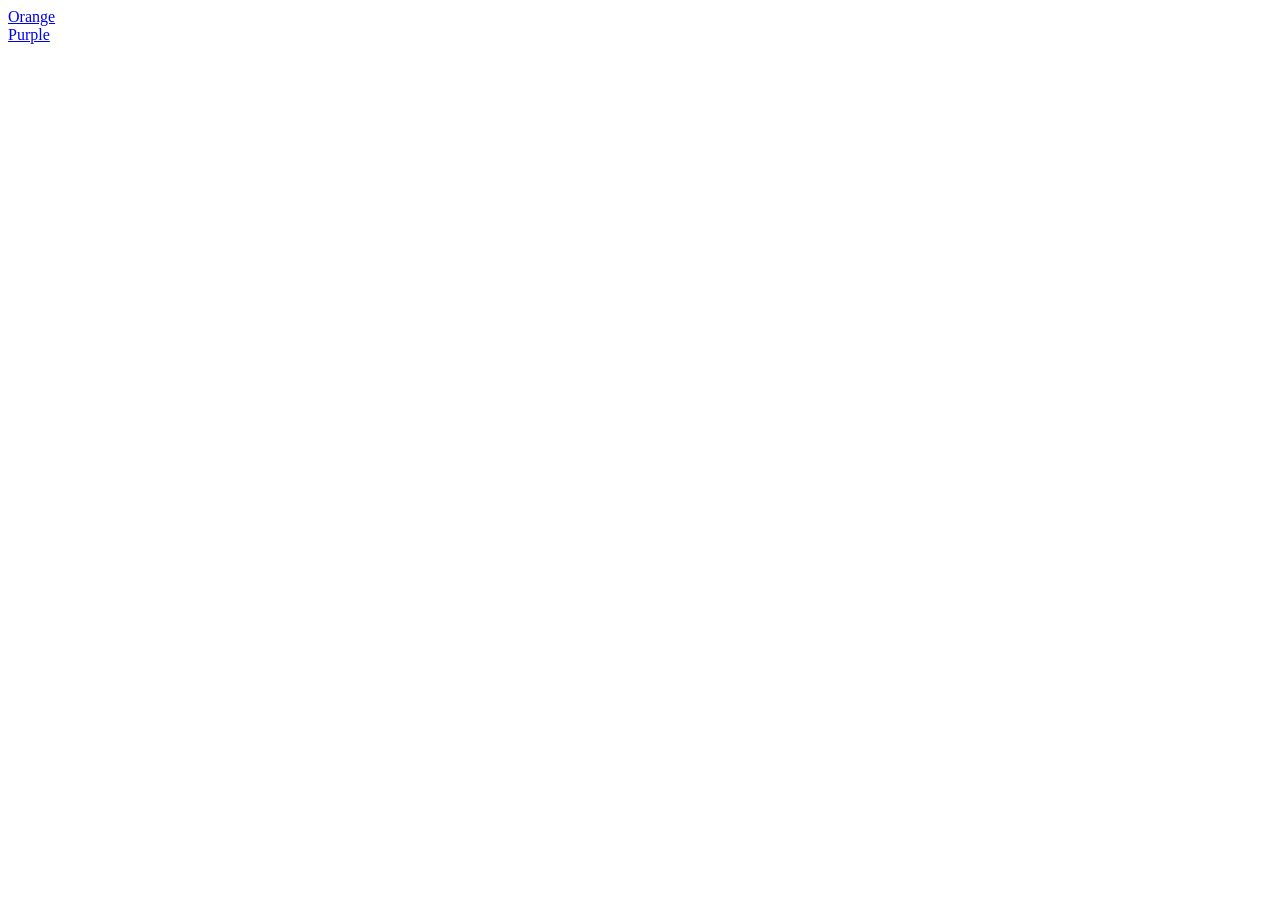
==== commit c2987734: "kolejna wersja" ====
--- a/index.html
+++ b/index.html
@@ -1 +1 @@
-<!doctype html><html lang="en"><head><meta charset="utf-8"/><link rel="icon" href="/favicon.ico"/><meta name="viewport" content="width=device-width,initial-scale=1"/><meta name="theme-color" content="#000000"/><meta name="description" content="Web site created using create-react-app"/><link rel="apple-touch-icon" href="/logo192.png"/><link rel="manifest" href="/manifest.json"/><title>React App</title></head><body><noscript>You need to enable JavaScript to run this app.</noscript><div id="root"></div><script>!function(e){function r(r){for(var n,p,l=r[0],f=r[1],i=r[2],c=0,s=[];c<l.length;c++)p=l[c],Object.prototype.hasOwnProperty.call(o,p)&&o[p]&&s.push(o[p][0]),o[p]=0;for(n in f)Object.prototype.hasOwnProperty.call(f,n)&&(e[n]=f[n]);for(a&&a(r);s.length;)s.shift()();return u.push.apply(u,i||[]),t()}function t(){for(var e,r=0;r<u.length;r++){for(var t=u[r],n=!0,l=1;l<t.length;l++){var f=t[l];0!==o[f]&&(n=!1)}n&&(u.splice(r--,1),e=p(p.s=t[0]))}return e}var n={},o={1:0},u=[];function p(r){if(n[r])return n[r].exports;var t=n[r]={i:r,l:!1,exports:{}};return e[r].call(t.exports,t,t.exports,p),t.l=!0,t.exports}p.m=e,p.c=n,p.d=function(e,r,t){p.o(e,r)||Object.defineProperty(e,r,{enumerable:!0,get:t})},p.r=function(e){"undefined"!=typeof Symbol&&Symbol.toStringTag&&Object.defineProperty(e,Symbol.toStringTag,{value:"Module"}),Object.defineProperty(e,"__esModule",{value:!0})},p.t=function(e,r){if(1&r&&(e=p(e)),8&r)return e;if(4&r&&"object"==typeof e&&e&&e.__esModule)return e;var t=Object.create(null);if(p.r(t),Object.defineProperty(t,"default",{enumerable:!0,value:e}),2&r&&"string"!=typeof e)for(var n in e)p.d(t,n,function(r){return e[r]}.bind(null,n));return t},p.n=function(e){var r=e&&e.__esModule?function(){return e.default}:function(){return e};return p.d(r,"a",r),r},p.o=function(e,r){return Object.prototype.hasOwnProperty.call(e,r)},p.p="/";var l=this.webpackJsonpzpp=this.webpackJsonpzpp||[],f=l.push.bind(l);l.push=r,l=l.slice();for(var i=0;i<l.length;i++)r(l[i]);var a=f;t()}([])</script><script src="/static/js/2.f52879f2.chunk.js"></script><script src="/static/js/main.475d4f2a.chunk.js"></script></body></html>+<!doctype html><html lang="en"><head><meta charset="utf-8"/><link rel="icon" href="/favicon.ico"/><meta name="viewport" content="width=device-width,initial-scale=1"/><meta name="theme-color" content="#000000"/><meta name="description" content="Web site created using create-react-app"/><link rel="apple-touch-icon" href="/logo192.png"/><link rel="manifest" href="/manifest.json"/><title>React App</title></head><body><noscript>You need to enable JavaScript to run this app.</noscript><div id="root"></div><script>!function(e){function r(r){for(var n,p,l=r[0],f=r[1],i=r[2],c=0,s=[];c<l.length;c++)p=l[c],Object.prototype.hasOwnProperty.call(o,p)&&o[p]&&s.push(o[p][0]),o[p]=0;for(n in f)Object.prototype.hasOwnProperty.call(f,n)&&(e[n]=f[n]);for(a&&a(r);s.length;)s.shift()();return u.push.apply(u,i||[]),t()}function t(){for(var e,r=0;r<u.length;r++){for(var t=u[r],n=!0,l=1;l<t.length;l++){var f=t[l];0!==o[f]&&(n=!1)}n&&(u.splice(r--,1),e=p(p.s=t[0]))}return e}var n={},o={1:0},u=[];function p(r){if(n[r])return n[r].exports;var t=n[r]={i:r,l:!1,exports:{}};return e[r].call(t.exports,t,t.exports,p),t.l=!0,t.exports}p.m=e,p.c=n,p.d=function(e,r,t){p.o(e,r)||Object.defineProperty(e,r,{enumerable:!0,get:t})},p.r=function(e){"undefined"!=typeof Symbol&&Symbol.toStringTag&&Object.defineProperty(e,Symbol.toStringTag,{value:"Module"}),Object.defineProperty(e,"__esModule",{value:!0})},p.t=function(e,r){if(1&r&&(e=p(e)),8&r)return e;if(4&r&&"object"==typeof e&&e&&e.__esModule)return e;var t=Object.create(null);if(p.r(t),Object.defineProperty(t,"default",{enumerable:!0,value:e}),2&r&&"string"!=typeof e)for(var n in e)p.d(t,n,function(r){return e[r]}.bind(null,n));return t},p.n=function(e){var r=e&&e.__esModule?function(){return e.default}:function(){return e};return p.d(r,"a",r),r},p.o=function(e,r){return Object.prototype.hasOwnProperty.call(e,r)},p.p="/";var l=this.webpackJsonpzpp=this.webpackJsonpzpp||[],f=l.push.bind(l);l.push=r,l=l.slice();for(var i=0;i<l.length;i++)r(l[i]);var a=f;t()}([])</script><script src="/static/js/2.ca1059fa.chunk.js"></script><script src="/static/js/main.db7c7741.chunk.js"></script></body></html>
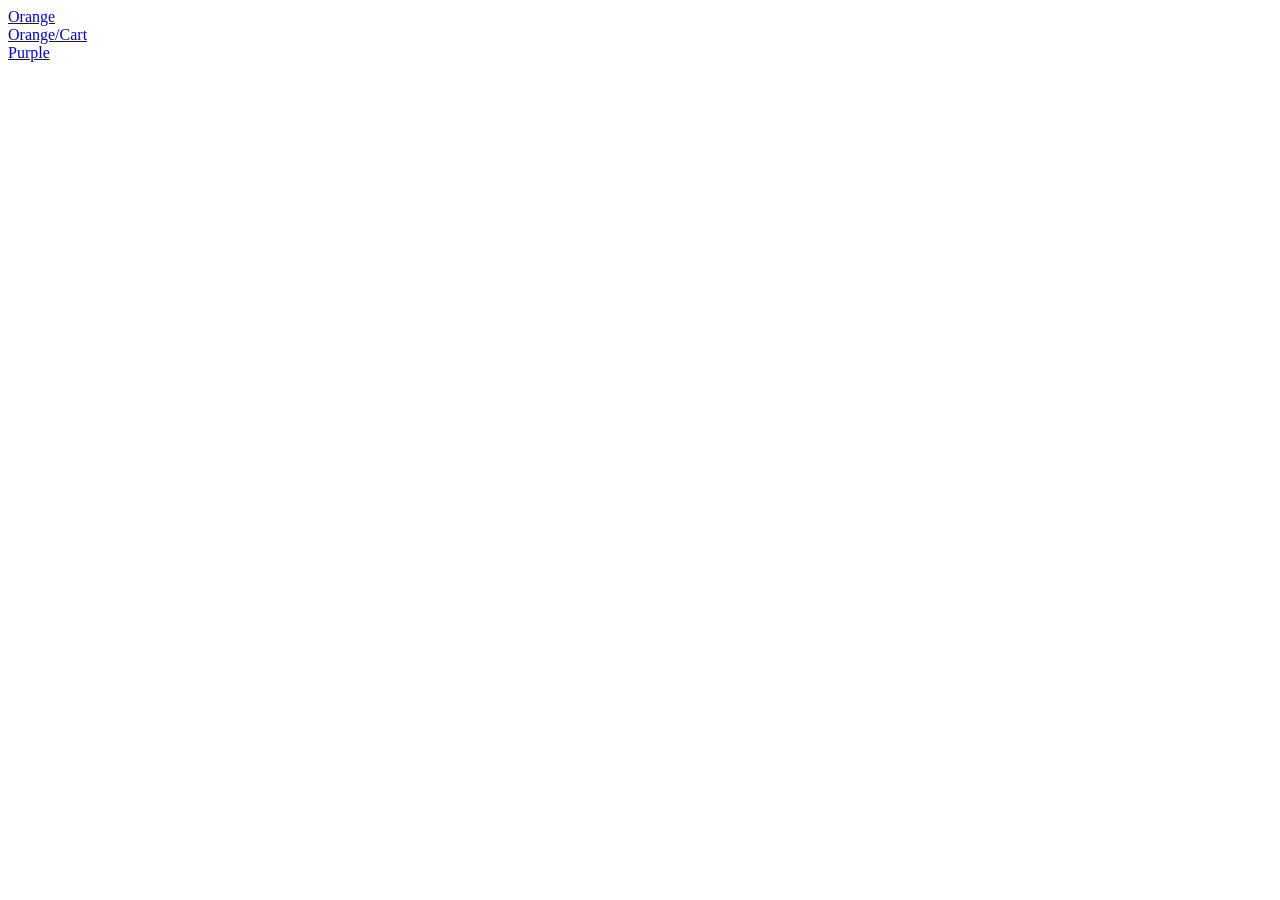
==== commit 75f0b32c: "kolejna wersja" ====
--- a/index.html
+++ b/index.html
@@ -1 +1 @@
-<!doctype html><html lang="en"><head><meta charset="utf-8"/><link rel="icon" href="/favicon.ico"/><meta name="viewport" content="width=device-width,initial-scale=1"/><meta name="theme-color" content="#000000"/><meta name="description" content="Web site created using create-react-app"/><link rel="apple-touch-icon" href="/logo192.png"/><link rel="manifest" href="/manifest.json"/><title>React App</title></head><body><noscript>You need to enable JavaScript to run this app.</noscript><div id="root"></div><script>!function(e){function r(r){for(var n,p,l=r[0],f=r[1],i=r[2],c=0,s=[];c<l.length;c++)p=l[c],Object.prototype.hasOwnProperty.call(o,p)&&o[p]&&s.push(o[p][0]),o[p]=0;for(n in f)Object.prototype.hasOwnProperty.call(f,n)&&(e[n]=f[n]);for(a&&a(r);s.length;)s.shift()();return u.push.apply(u,i||[]),t()}function t(){for(var e,r=0;r<u.length;r++){for(var t=u[r],n=!0,l=1;l<t.length;l++){var f=t[l];0!==o[f]&&(n=!1)}n&&(u.splice(r--,1),e=p(p.s=t[0]))}return e}var n={},o={1:0},u=[];function p(r){if(n[r])return n[r].exports;var t=n[r]={i:r,l:!1,exports:{}};return e[r].call(t.exports,t,t.exports,p),t.l=!0,t.exports}p.m=e,p.c=n,p.d=function(e,r,t){p.o(e,r)||Object.defineProperty(e,r,{enumerable:!0,get:t})},p.r=function(e){"undefined"!=typeof Symbol&&Symbol.toStringTag&&Object.defineProperty(e,Symbol.toStringTag,{value:"Module"}),Object.defineProperty(e,"__esModule",{value:!0})},p.t=function(e,r){if(1&r&&(e=p(e)),8&r)return e;if(4&r&&"object"==typeof e&&e&&e.__esModule)return e;var t=Object.create(null);if(p.r(t),Object.defineProperty(t,"default",{enumerable:!0,value:e}),2&r&&"string"!=typeof e)for(var n in e)p.d(t,n,function(r){return e[r]}.bind(null,n));return t},p.n=function(e){var r=e&&e.__esModule?function(){return e.default}:function(){return e};return p.d(r,"a",r),r},p.o=function(e,r){return Object.prototype.hasOwnProperty.call(e,r)},p.p="/";var l=this.webpackJsonpzpp=this.webpackJsonpzpp||[],f=l.push.bind(l);l.push=r,l=l.slice();for(var i=0;i<l.length;i++)r(l[i]);var a=f;t()}([])</script><script src="/static/js/2.ca1059fa.chunk.js"></script><script src="/static/js/main.db7c7741.chunk.js"></script></body></html>+<!doctype html><html lang="en"><head><meta charset="utf-8"/><link rel="icon" href="/favicon.ico"/><meta name="viewport" content="width=device-width,initial-scale=1"/><meta name="theme-color" content="#000000"/><meta name="description" content="Web site created using create-react-app"/><link rel="apple-touch-icon" href="/logo192.png"/><link rel="manifest" href="/manifest.json"/><title>React App</title></head><body><noscript>You need to enable JavaScript to run this app.</noscript><div id="root"></div><script>!function(e){function r(r){for(var n,p,l=r[0],f=r[1],i=r[2],c=0,s=[];c<l.length;c++)p=l[c],Object.prototype.hasOwnProperty.call(o,p)&&o[p]&&s.push(o[p][0]),o[p]=0;for(n in f)Object.prototype.hasOwnProperty.call(f,n)&&(e[n]=f[n]);for(a&&a(r);s.length;)s.shift()();return u.push.apply(u,i||[]),t()}function t(){for(var e,r=0;r<u.length;r++){for(var t=u[r],n=!0,l=1;l<t.length;l++){var f=t[l];0!==o[f]&&(n=!1)}n&&(u.splice(r--,1),e=p(p.s=t[0]))}return e}var n={},o={1:0},u=[];function p(r){if(n[r])return n[r].exports;var t=n[r]={i:r,l:!1,exports:{}};return e[r].call(t.exports,t,t.exports,p),t.l=!0,t.exports}p.m=e,p.c=n,p.d=function(e,r,t){p.o(e,r)||Object.defineProperty(e,r,{enumerable:!0,get:t})},p.r=function(e){"undefined"!=typeof Symbol&&Symbol.toStringTag&&Object.defineProperty(e,Symbol.toStringTag,{value:"Module"}),Object.defineProperty(e,"__esModule",{value:!0})},p.t=function(e,r){if(1&r&&(e=p(e)),8&r)return e;if(4&r&&"object"==typeof e&&e&&e.__esModule)return e;var t=Object.create(null);if(p.r(t),Object.defineProperty(t,"default",{enumerable:!0,value:e}),2&r&&"string"!=typeof e)for(var n in e)p.d(t,n,function(r){return e[r]}.bind(null,n));return t},p.n=function(e){var r=e&&e.__esModule?function(){return e.default}:function(){return e};return p.d(r,"a",r),r},p.o=function(e,r){return Object.prototype.hasOwnProperty.call(e,r)},p.p="/";var l=this.webpackJsonpzpp=this.webpackJsonpzpp||[],f=l.push.bind(l);l.push=r,l=l.slice();for(var i=0;i<l.length;i++)r(l[i]);var a=f;t()}([])</script><script src="/static/js/2.5aa5a702.chunk.js"></script><script src="/static/js/main.d5aeff72.chunk.js"></script></body></html>
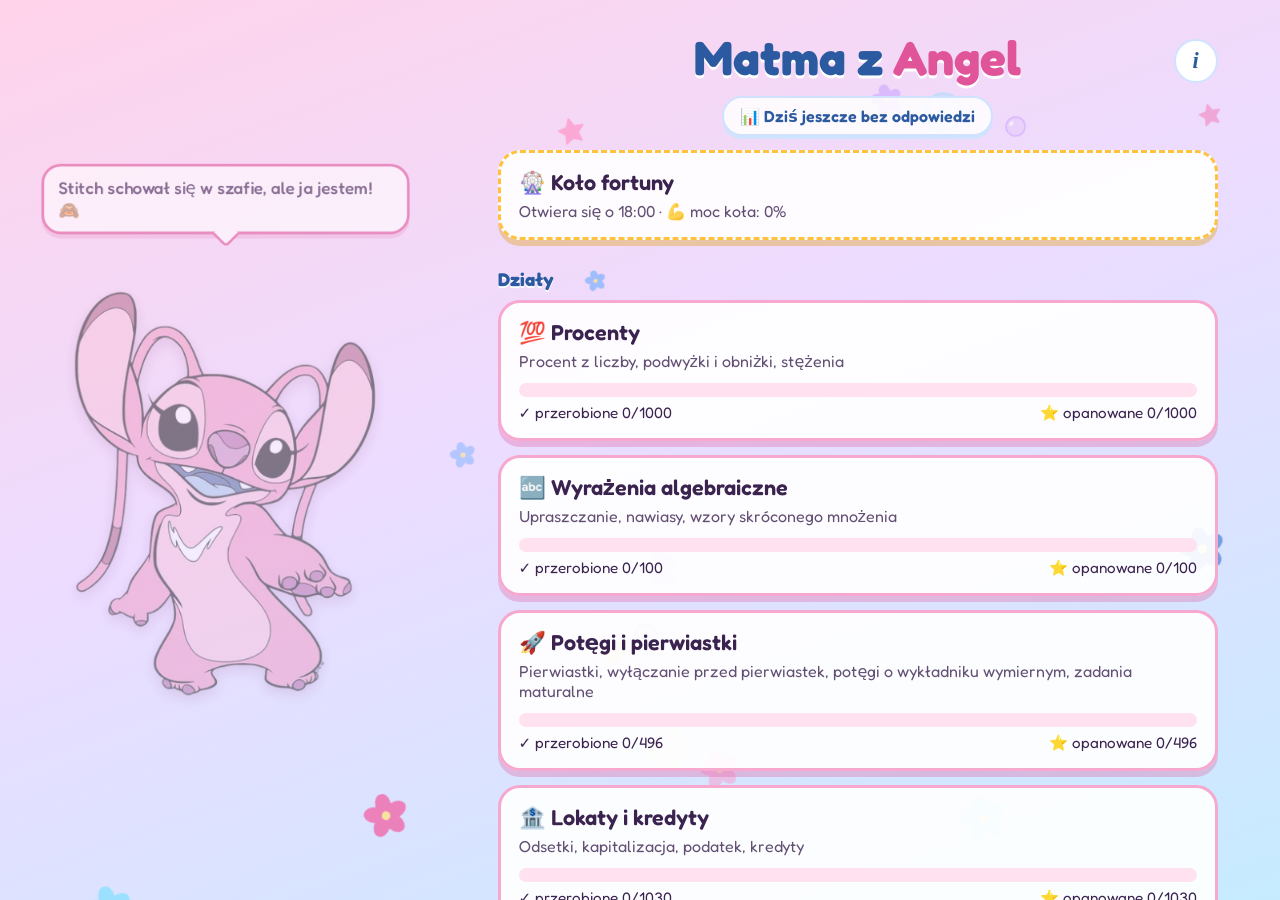
==== commit 7d99d392: "Usunięcie poprzedniej aplikacji; strona główna przekierowuje do Matmy z Angel" ====
--- a/index.html
+++ b/index.html
@@ -1 +1,12 @@
-<!doctype html><html lang="en"><head><meta charset="utf-8"/><link rel="icon" href="/favicon.ico"/><meta name="viewport" content="width=device-width,initial-scale=1"/><meta name="theme-color" content="#000000"/><meta name="description" content="Web site created using create-react-app"/><link rel="apple-touch-icon" href="/logo192.png"/><link rel="manifest" href="/manifest.json"/><title>React App</title></head><body><noscript>You need to enable JavaScript to run this app.</noscript><div id="root"></div><script>!function(e){function r(r){for(var n,p,l=r[0],f=r[1],i=r[2],c=0,s=[];c<l.length;c++)p=l[c],Object.prototype.hasOwnProperty.call(o,p)&&o[p]&&s.push(o[p][0]),o[p]=0;for(n in f)Object.prototype.hasOwnProperty.call(f,n)&&(e[n]=f[n]);for(a&&a(r);s.length;)s.shift()();return u.push.apply(u,i||[]),t()}function t(){for(var e,r=0;r<u.length;r++){for(var t=u[r],n=!0,l=1;l<t.length;l++){var f=t[l];0!==o[f]&&(n=!1)}n&&(u.splice(r--,1),e=p(p.s=t[0]))}return e}var n={},o={1:0},u=[];function p(r){if(n[r])return n[r].exports;var t=n[r]={i:r,l:!1,exports:{}};return e[r].call(t.exports,t,t.exports,p),t.l=!0,t.exports}p.m=e,p.c=n,p.d=function(e,r,t){p.o(e,r)||Object.defineProperty(e,r,{enumerable:!0,get:t})},p.r=function(e){"undefined"!=typeof Symbol&&Symbol.toStringTag&&Object.defineProperty(e,Symbol.toStringTag,{value:"Module"}),Object.defineProperty(e,"__esModule",{value:!0})},p.t=function(e,r){if(1&r&&(e=p(e)),8&r)return e;if(4&r&&"object"==typeof e&&e&&e.__esModule)return e;var t=Object.create(null);if(p.r(t),Object.defineProperty(t,"default",{enumerable:!0,value:e}),2&r&&"string"!=typeof e)for(var n in e)p.d(t,n,function(r){return e[r]}.bind(null,n));return t},p.n=function(e){var r=e&&e.__esModule?function(){return e.default}:function(){return e};return p.d(r,"a",r),r},p.o=function(e,r){return Object.prototype.hasOwnProperty.call(e,r)},p.p="/";var l=this.webpackJsonpzpp=this.webpackJsonpzpp||[],f=l.push.bind(l);l.push=r,l=l.slice();for(var i=0;i<l.length;i++)r(l[i]);var a=f;t()}([])</script><script src="/static/js/2.5aa5a702.chunk.js"></script><script src="/static/js/main.d5aeff72.chunk.js"></script></body></html>+<!doctype html>
+<html lang="pl">
+  <head>
+    <meta charset="UTF-8" />
+    <meta name="robots" content="noindex, nofollow" />
+    <meta http-equiv="refresh" content="0; url=matma/" />
+    <title>Matma z Angel</title>
+  </head>
+  <body>
+    <a href="matma/">Matma z Angel</a>
+  </body>
+</html>
